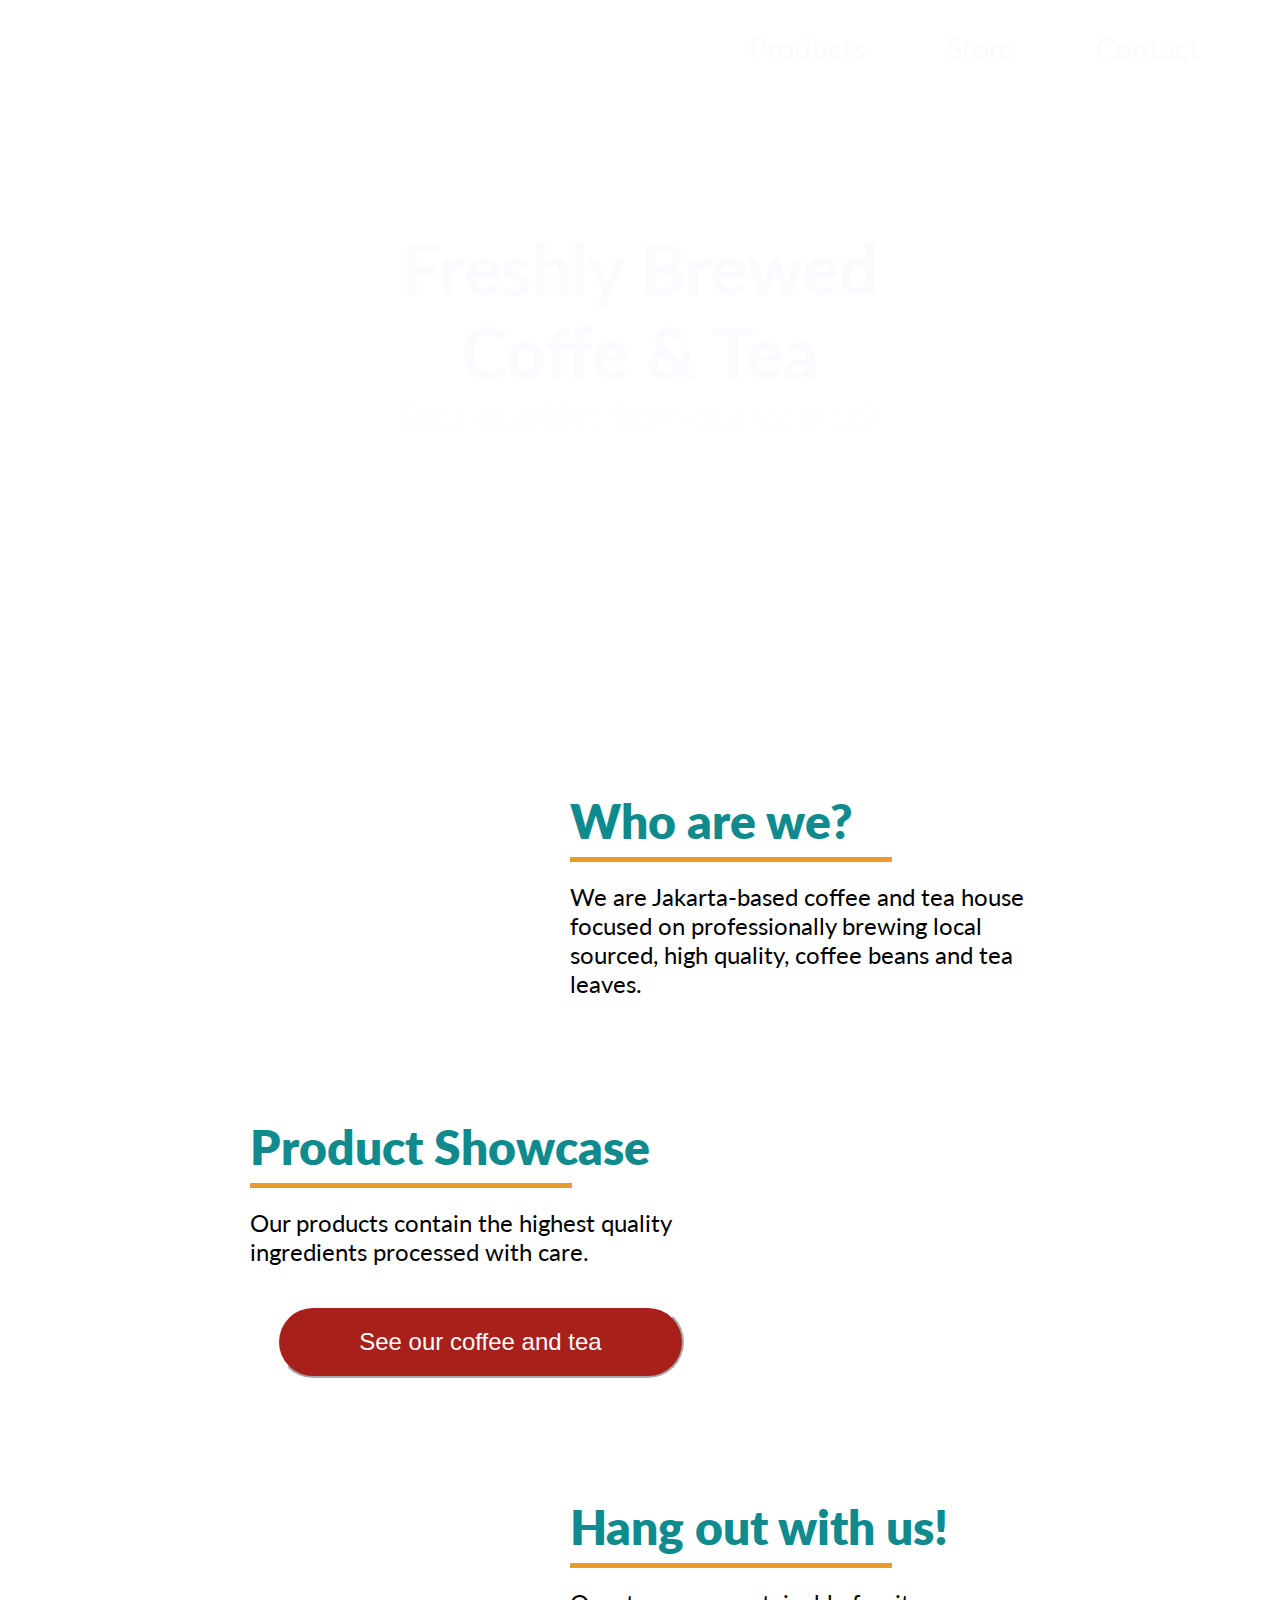
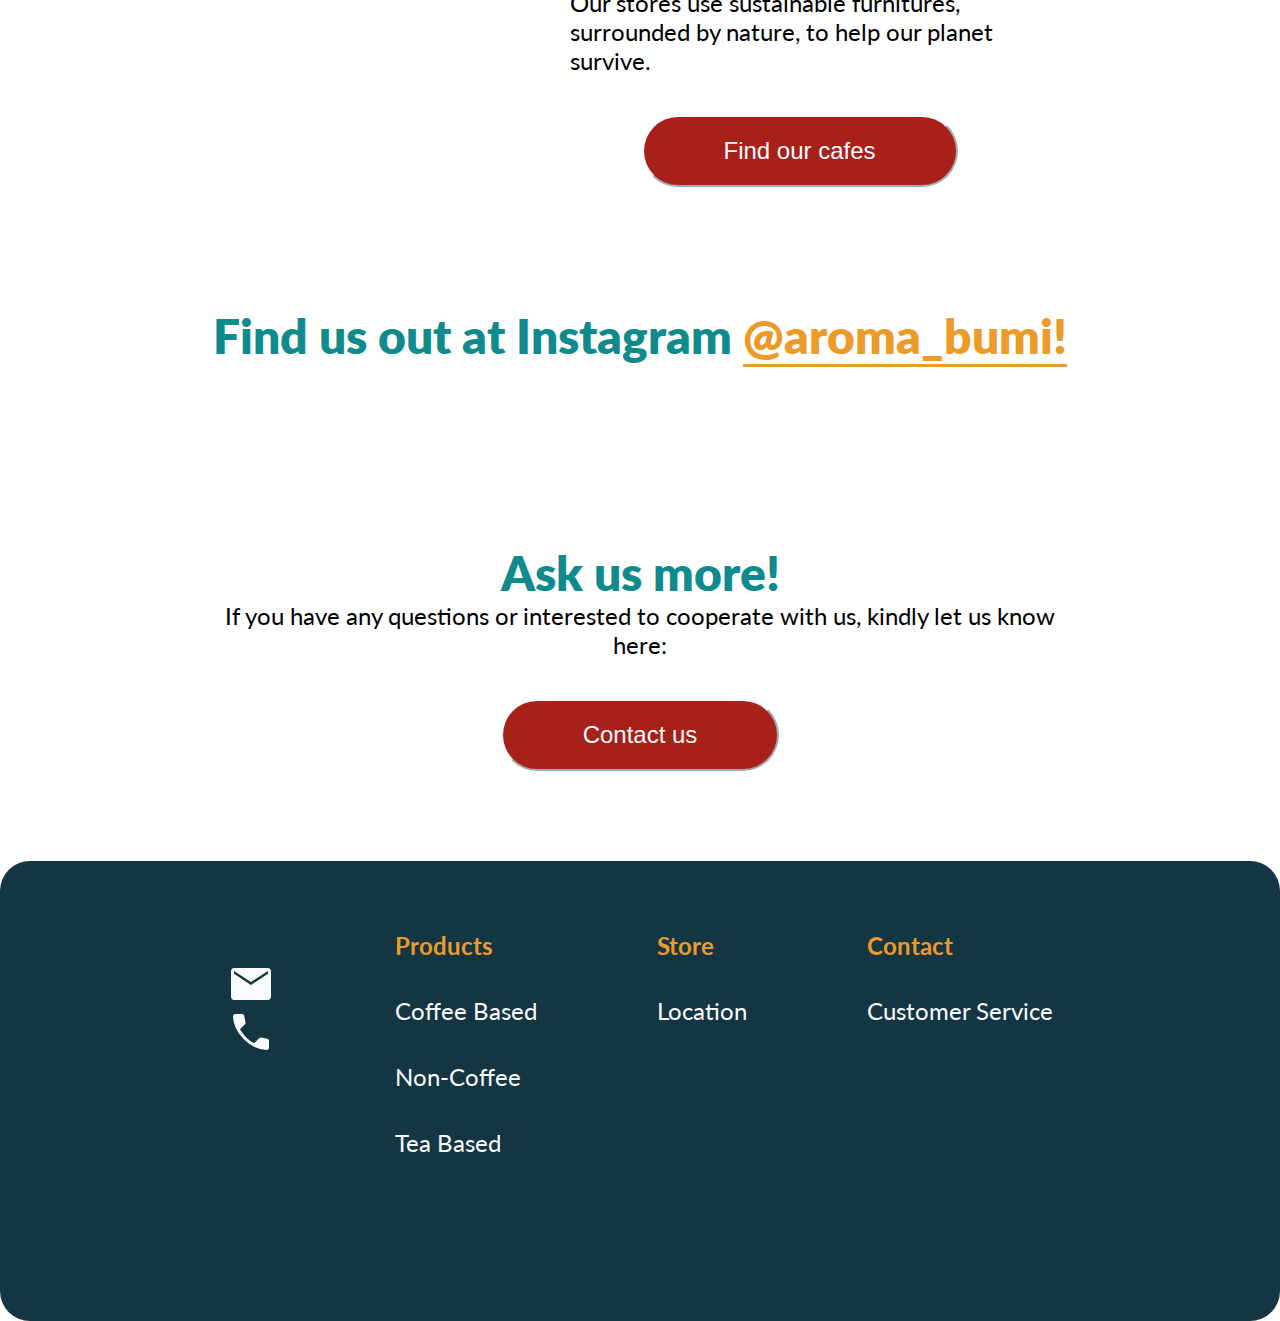
==== Sertifikasi/index.htm @ 537f4b04 "Add files via upload" ====
<!DOCTYPE html>
<html lang="en">
<head>
    <meta charset="UTF-8">
    <meta http-equiv="X-UA-Compatible" content="IE=edge">
    <meta name="viewport" content="width=device-width, initial-scale=1.0">
    <link rel="stylesheet" href="style.css">
    <link rel="preconnect" href="https://fonts.googleapis.com">
    <link rel="preconnect" href="https://fonts.gstatic.com" crossorigin>
    <link href="https://fonts.googleapis.com/css2?family=Lato:wght@100;300;700&display=swap" rel="stylesheet">
    <title>Proyek Akhir</title>
</head>
<body>
    <!--NAVBAR-->
    <header>
        <nav class="navbar">
            <div class="header-logo">
                <a href="#"><img src="/img/Logo White.png" alt="" width="335px"></a>
            </div>
            <ul class="nav-link">
                <li><a href="#"></a>Products</li>
                <li><a href="#"></a>Store</li>
                <li><a href="#"></a>Contact</li>
            </ul>
        </nav>
        <div class="header-contents">
            <h1>Freshly Brewed <br> Coffe & Tea</h1>
            <h2>Best qualities from our local soil</h2>
        </div>
    </header>

    <!--MAIN-->
    <div class="main">
        <div class="container">
            <div class="contents">
                <div class="imginfo">
                    <img src="/img/Who are we.jpg" alt="">
                </div>
                <div class="text-contents">
                    <div class="heading-contents">
                        <h3>Who are we?</h3>
                    </div>
                    <div class="line"></div>
                    <p>We are Jakarta-based coffee and tea house
                        focused on professionally brewing local
                        sourced, high quality, coffee beans and
                        tea leaves.</p>
                </div> 
            </div>
            <div class="contents">
                <div class="text-contents">
                    <div class="heading-contents">
                        <h3>Product Showcase</h3>
                    </div>
                    <div class="line"></div>
                    <p>Our products contain the highest quality
                        ingredients processed with care.</p>
                    <div class="btn">
                        <button><a href="#">See our coffee and tea</a></button>
                    </div>
                </div> 
                <div class="imginfo">
                    <img src="/img/Our products.jpg" alt="" width="250px">
                </div>
            </div>
            <div class="contents">
                <div class="imginfo">
                    <img src="/img/Hang out with us.jpg" alt="">
                </div>
                <div class="text-contents">
                    <div class="heading-contents">
                        <h3>Hang out with us!</h3>
                    </div>
                    <div class="line"></div>
                    <p>Our stores use sustainable  furnitures,
                        surrounded by nature, to help our
                        planet survive.</p>
                    <div class="btn">
                        <button><a href="#">Find our cafes</a></button>
                    </div>
                </div> 
            </div>
            <div class="findus">
                <div class="heading-findus">
                    <h3>Find us out at Instagram <span>@aroma_bumi!</span></h3>
                </div>
                <div class="contents-findus">
                    <img src="/img/Feed 1.png" alt="">
                    <img src="/img/Feed 2.png" alt="">
                    <img src="/img/Feed 3.png" alt="">
                    <img src="/img/Feed 4.png" alt="">
                    <img src="/img/Feed 5.png" alt="">
                    <img src="/img/Feed 6.png" alt="">
                </div>
                <div class="ask">
                    <div class="heading-ask">
                        <h3>Ask us more!</h3>
                        <p>If you have any questions or interested to cooperate with us, kindly let us know here:</p>
                    </div>
                    <div class="btn-ask">
                        <button><a href="#">Contact us</a></button>
                    </div>
                </div>
            </div>
        </div>
    </div>

    <!--FOOTER-->

    <div class="footer">
        <div class="footer-main">
            <div class="row">
                <div class="container-menu">
                    <a href="footer-logo">
                        <img src="/img/Logo White.png" alt="">
                    </a>
                    <ul>
                        <li class="svg-link"><svg xmlns="http://www.w3.org/2000/svg" height="48" width="48"><path d="M7 40q-1.2 0-2.1-.9Q4 38.2 4 37V11q0-1.2.9-2.1Q5.8 8 7 8h34q1.2 0 2.1.9.9.9.9 2.1v26q0 1.2-.9 2.1-.9.9-2.1.9Zm17-15.1 17-11.15V11L24 21.9 7 11v2.75Z"/></svg></li>
                        <li class="svg-link"><svg xmlns="http://www.w3.org/2000/svg" height="48" width="48"><path d="M39.75 42q-6.1 0-12.125-3T16.8 31.2Q12 26.4 9 20.375 6 14.35 6 8.25q0-.95.65-1.6Q7.3 6 8.25 6h7q.7 0 1.225.475.525.475.675 1.275l1.35 6.3q.1.7-.025 1.275t-.525.975l-5 5.05q2.8 4.65 6.275 8.1Q22.7 32.9 27.1 35.3l4.75-4.9q.5-.55 1.15-.775.65-.225 1.3-.075l5.95 1.3q.75.15 1.25.75T42 33v6.75q0 .95-.65 1.6-.65.65-1.6.65Z"/></svg></li>
                    </ul>
                </div>
                <div class="container-menu">
                    <h4>Products</h4>
                    <ul class="footer-menu">
                        <li><a href="#">Coffee Based</a></li>
                        <li><a href="#">Non-Coffee</a></li>
                        <li><a href="#">Tea Based</a></li>
                    </ul>
                </div>
                <div class="container-menu">
                    <h4>Store</h4>
                    <ul class="footer-menu">
                        <li><a href="#">Location</a></li>
                    </ul>
                </div>
                <div class="container-menu">
                    <h4>Contact</h4>
                    <ul class="footer-menu">
                        <li><a href="#">Customer Service</a></li>
                    </ul>
                </div>
            </div>
        </div>
    </div>
    
</body>
</html>
---- Sertifikasi/style.css ----
* {
    margin: 0;
    padding: 0;
    box-sizing: border-box;
}

body {
    font-family: 'Lato', sans-serif;
}

li {
    list-style-type: none;
    color: #F9FBFE;
    font-size: 30px;
    cursor: pointer;
}

a {
    text-decoration: none;
    color: #F9FBFE;
    font-size: 24px;
}

img {
    border-radius: 15px;
    max-width: 100%;
    vertical-align: middle;
}

h3 {
    font-weight: 800;
    font-size: 48px;
    color: #0F8B8D;
}

h4 {
    font-size: 24px;
    color: #EC9A29;
    font-weight: 700;
}

h5 {
    font-size: 20px;
    font-weight: 700;
    line-height: 24px;
    color: #F9FBFE;
}

h6 {
    font-size: 18px;
    font-weight: 400;
    line-height: 21.6px;
    padding-top: 10px;
    color: #F9FBFE;
}

p {
    font-size: 24px;
}

/*HEADER*---------------------*/

header {
    background-image: url(/img/Coffe\ Header.png);
    width: 100%;
    height: 700px;
    background-position: center;
    background-size: cover;
    border-radius: 15px;
    opacity: 0.9;
    position: relative;
}

.header-contents {
    padding: 160px;
}

.header-contents h1 {
    font-size: 70px;
    text-align: center;
    color: #F9FBFE;
}

.header-contents h2 {
    font-size: 36px;
    text-align: center;
    color: #F9FBFE;
    font-weight: 100;
}

/*NAVBAR----------------------------*/

nav {
    display: flex;
    align-items: center;
    justify-content: space-between;
    margin: 0 auto;
    width: 100%;
    padding-top: 30px;
    background: transparent;
    
}

.header-logo {
    margin-left: 138px;
    
}


.nav-link {
    display: flex;
}

.nav-link li {
    position: relative;
    margin-right: 80px;
    height: 100%;
    font-weight: 400px;
}

/*MAIN-----------------------------*/

.main {
    margin-top: 7.16%;
    padding-left: 4.16%;
    padding-right: 4.16%;
}

.container {
    max-width: 1056px;
    margin: 50px auto;

}

.contents {
    display: flex;
    justify-content: space-around;
    margin-bottom: 120px; 
}

.imginfo {
    max-width: 420px;
    margin-right: 4%;
}

.text-contents {
    max-width: 460px;
    align-items: center;
}

.line {
    border-bottom: 5px solid #EC9A29;
    width: 70%;
    padding-top: 8px;
}

.heading-contents {
    display: flex;
    align-items: baseline;
}

.text-contents p {
    padding-top: 20px;
}

button {
    border-radius: 55px;
    margin-top: 40px;
    padding: 20px 80px 20px 80px;
    color: #FFFFFF;
    display: inline-block;
    text-align: center;
    position: relative;
    font-size: 24px;
    border-color: #F9FBFE;
    background-color: #A8201A;
    
}

.heading-findus {
    margin-bottom: 50px;
    text-align: center;
}

.findus span {
    color: #EC9A29;
    border-bottom: 3px solid #EC9A29;
}


.contents-findus img {
    width: 30%;
    margin: 20px 10px;
}

.heading-ask {
    text-align: center;
}

.btn-ask {
    text-align: center;   
}

.ask {
    margin: 90px;
}


/*FOOTER--------------------------*/

.footer {
    background-color: #143642;
    clear: left;
    height: 460px;
    border-radius: 30px;
}

.footer-main {
    padding: 50px;
}

.footer-menu li {
    padding-top: 30px;
}

.row {
    width: 100%;
    display: flex;
    margin: auto;
    justify-content: center;
}

.container-menu {
    margin: 20px 60px;
}

svg {
    fill: #F9FBFE;
    display: flex;
    flex-direction: row;

}

/*NAVBAR MENU---------------------------------*/

.header-menu {
    background-color: #0F8B8D;
    height: 150px;
    justify-content: center;
}


/*MAIN MENU-------------------------------------*/

.contents-product {
    text-align: center;
}

.product-menu {
    align-items: center;
    display: flex;
    flex-wrap: wrap;
    height: 500px;
    width: 80%;
    margin: auto;
    align-content: center;
    justify-content: space-between;
    
}

.heading-product {
    margin: 20px;
}

.text-product {
    margin: 20px;
}

.card {
    width: 216px;
    height: 216px;
    border-radius: 10px;
    padding: 15px 25px;
    box-sizing: border-box;
    cursor: pointer;
    margin: 10px 15px;
    background-image: url(/img/Coffee\ background.png);
    background-position: center;
    background-size: cover;
}

/*MAIN DETAIL PAGE-------------------------------------------*/

.deskripsi {
    width: 90%;
    margin-bottom: 200px;
}

.line1 {
    border-bottom: 5px solid #EC9A29;
    width: 40%;
    padding-top: 8px;
}

.deskripsi p {
    padding-top: 20px;
}

.price h1 {
    color: #0F8B8D;
    padding-top: 40px;
    font-size: 60px;
    font-weight: 800;
}

.btnDetail img {
    transform: rotate(180deg);
}


/*MAIN FINDUS-------------------------------------------*/

.box {
    max-width: 70%;
    background: #FFFFFF;
    border: 1px solid #D2D2D2;
    box-shadow: 0px 4px 10px rgba(0, 0, 0, 0.1);
    border-radius: 20px;
    margin-top: 20px;
}

.headings {
    padding: 50px 20px;
}

.headings h2 {
    font-size: 30px;
    font-weight: 700;
}

.maps {
    width: 80%;
    border-radius: 20px;
}

.container-findus {
    max-width: 1500px;
    margin: 50px auto;
}

/*CONTACT FORM MAIN---------------------------------*/

label {
    font-size: 30px;
    font-weight: 700;
}

form {
    background: #FFFFFF;
    border: 2px solid #D2D2D2;
    border-radius: 20px;
    margin-top: 40px;
    margin-bottom: 15%;
}

.input-box {
    width: 90%;
    margin: 20px 40px;
    display: flex;
    align-items: center;
    justify-content: space-between;
}

input {
    width: 70%;
    height: 71px;
    border-radius: 20px;
    border: 2px solid #D2D2D2;
    padding: 20px;
    font-size: 24px;
    font-weight: 400;
    color: #D2D2D2;
}

textarea {
    width: 70%;
    height: 200px;
    border-radius: 20px;
    border: 2px solid #D2D2D2;
    padding: 20px;
    font-size: 24px;
    font-weight: 400;
    color: #D2D2D2;
}

.contact-form {
    margin: 70px 80px;
}

.btn {
    text-align: center;
}
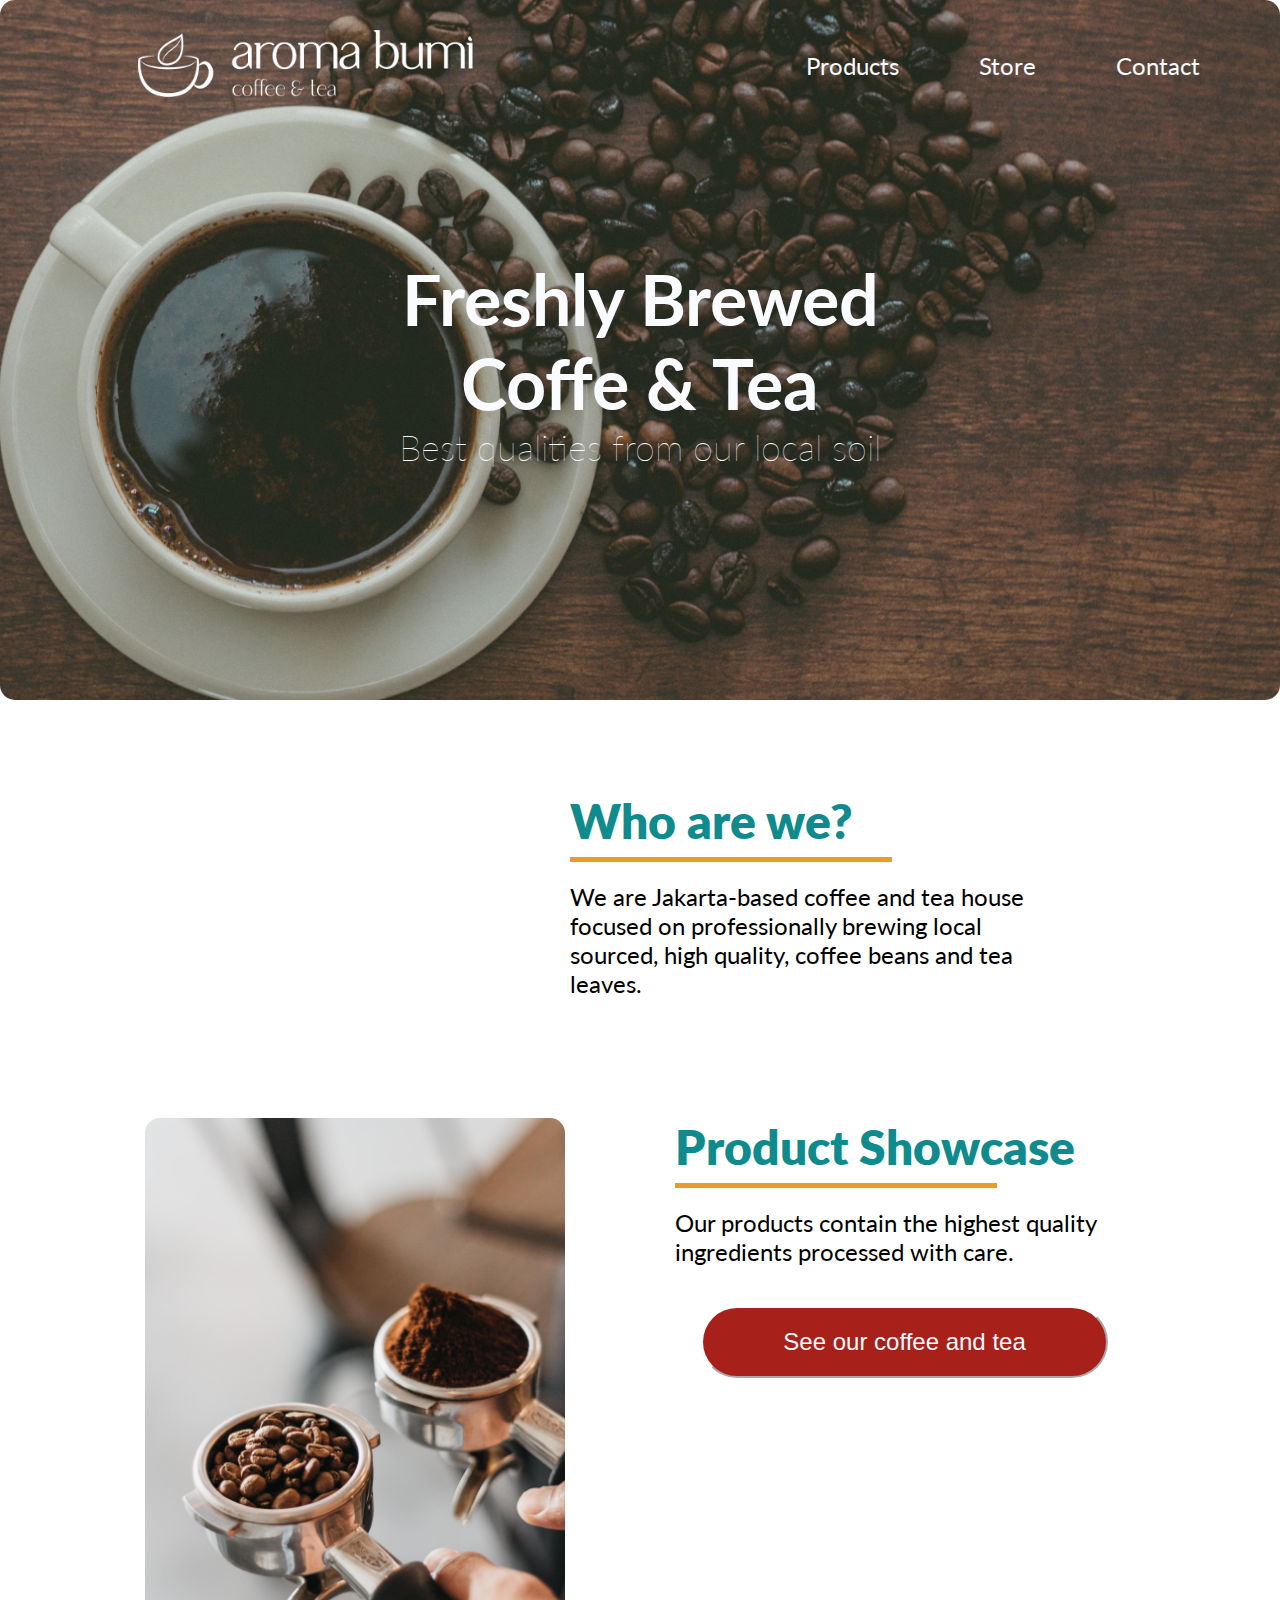
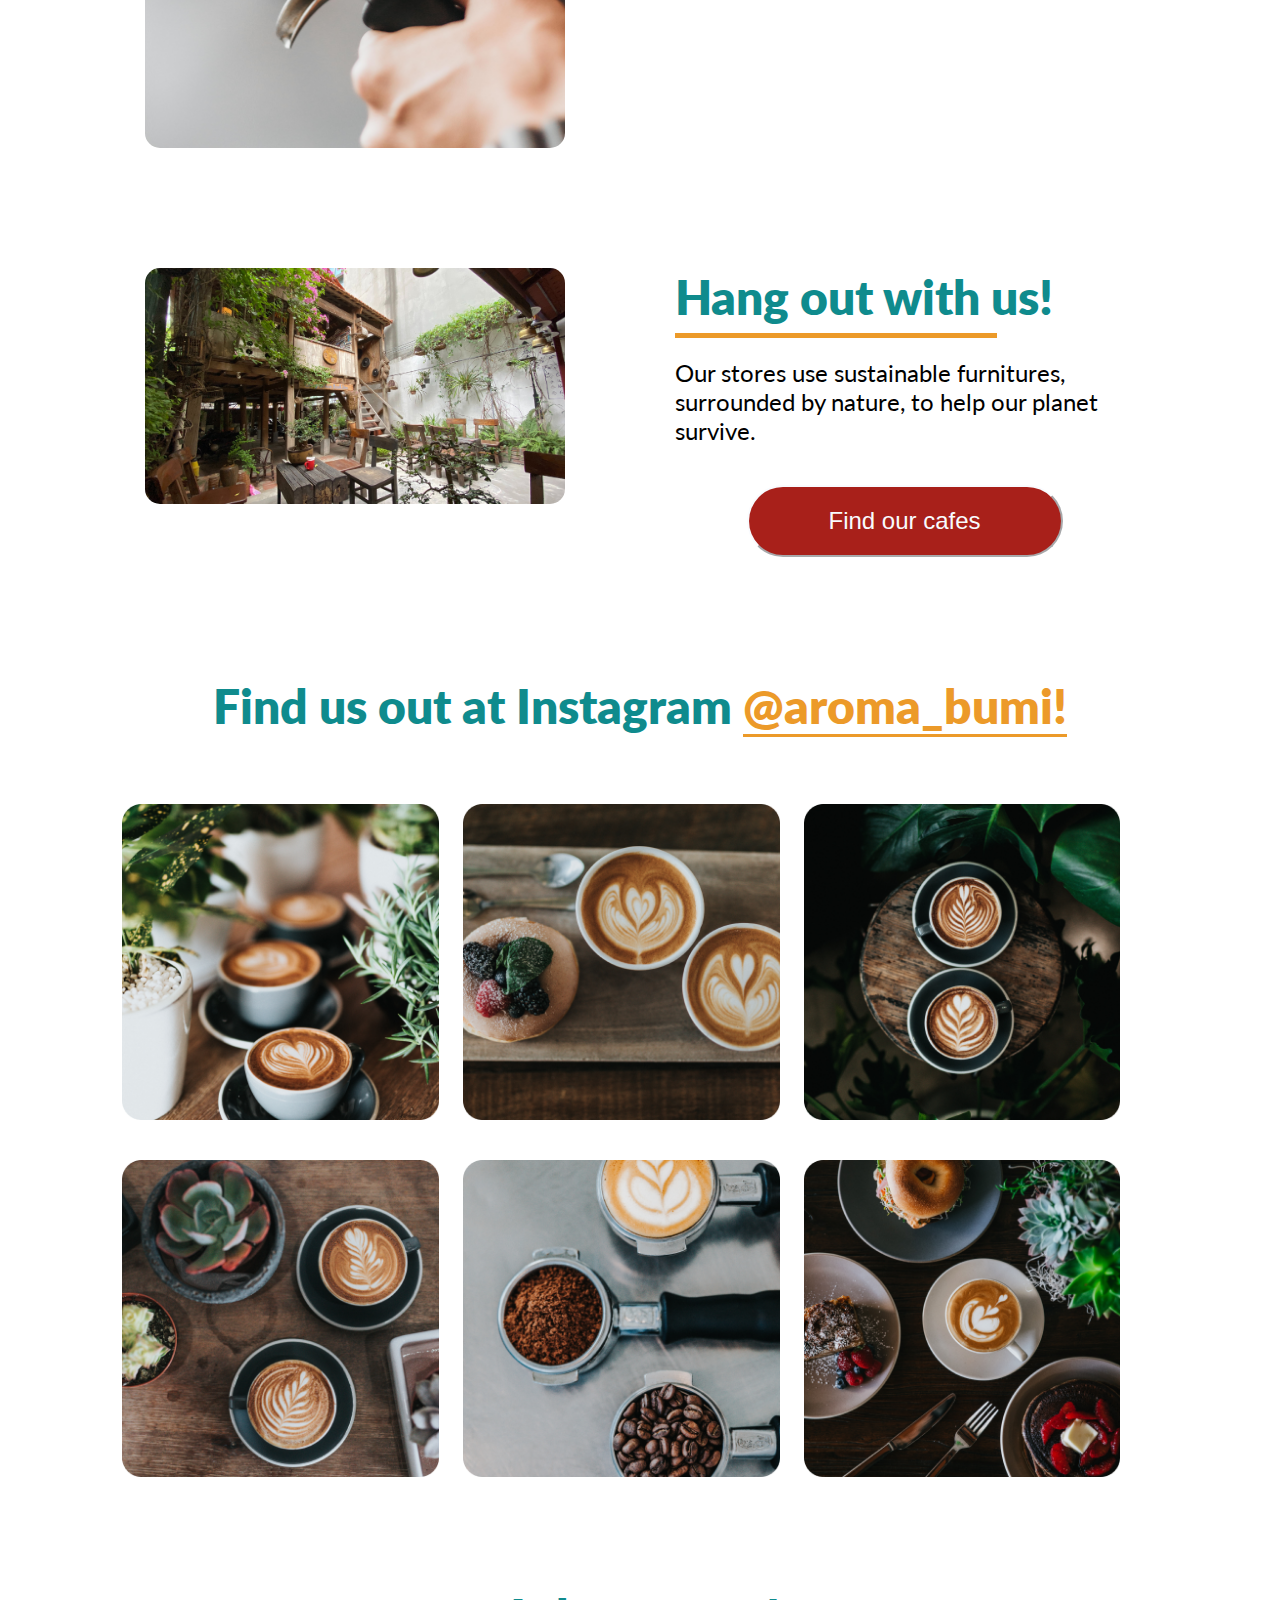
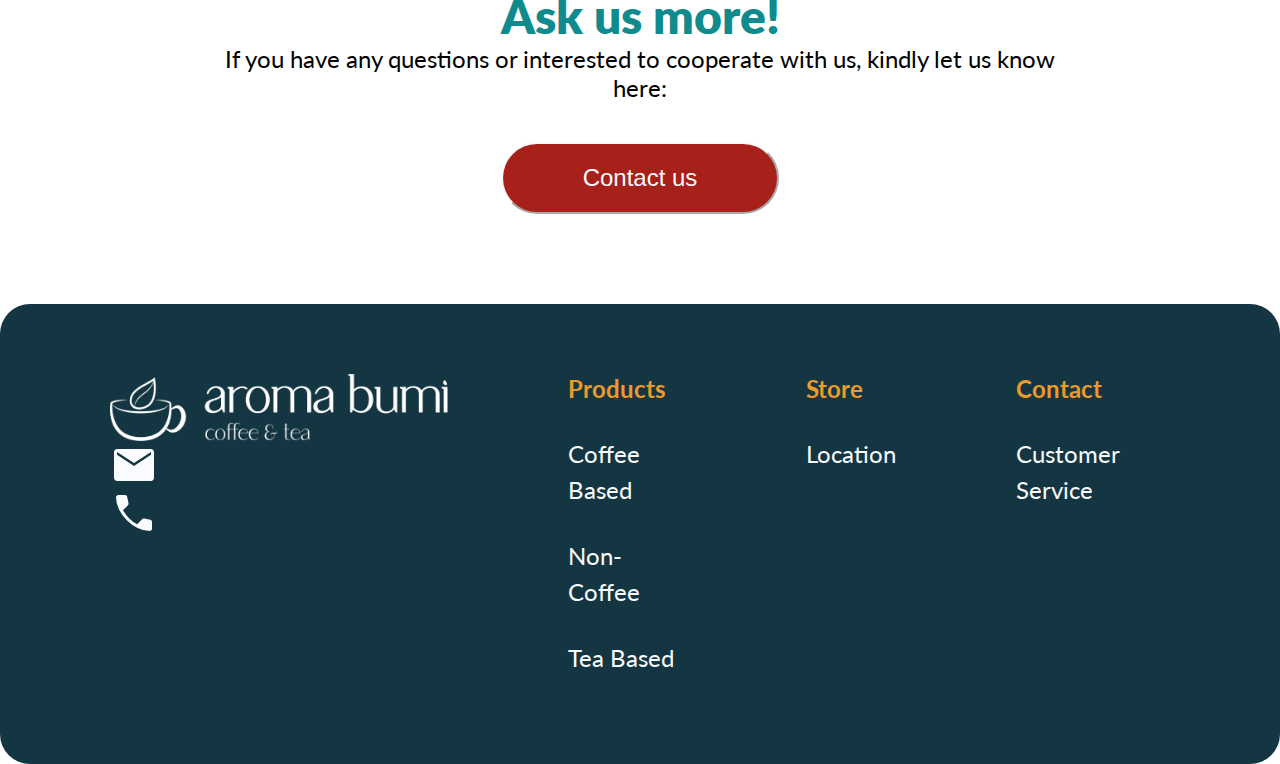
==== commit 7136d8c8: "Add files via upload" ====
--- a/Sertifikasi/index.htm
+++ b/Sertifikasi/index.htm
@@ -5,6 +5,7 @@
     <meta http-equiv="X-UA-Compatible" content="IE=edge">
     <meta name="viewport" content="width=device-width, initial-scale=1.0">
     <link rel="stylesheet" href="style.css">
+    <link rel="stylesheet" href="responsive.css">
     <link rel="preconnect" href="https://fonts.googleapis.com">
     <link rel="preconnect" href="https://fonts.gstatic.com" crossorigin>
     <link href="https://fonts.googleapis.com/css2?family=Lato:wght@100;300;700&display=swap" rel="stylesheet">
@@ -18,9 +19,9 @@
                 <a href="#"><img src="/img/Logo White.png" alt="" width="335px"></a>
             </div>
             <ul class="nav-link">
-                <li><a href="#"></a>Products</li>
-                <li><a href="#"></a>Store</li>
-                <li><a href="#"></a>Contact</li>
+                <li><a href="#">Products</a></li>
+                <li><a href="#">Store</a></li>
+                <li><a href="#">Contact</a></li>
             </ul>
         </nav>
         <div class="header-contents">
@@ -48,6 +49,9 @@
                 </div> 
             </div>
             <div class="contents">
+                <div class="imginfo">
+                    <img src="/img/Our products.jpg" alt="" width="100%">
+                </div>
                 <div class="text-contents">
                     <div class="heading-contents">
                         <h3>Product Showcase</h3>
@@ -59,9 +63,6 @@
                         <button><a href="#">See our coffee and tea</a></button>
                     </div>
                 </div> 
-                <div class="imginfo">
-                    <img src="/img/Our products.jpg" alt="" width="250px">
-                </div>
             </div>
             <div class="contents">
                 <div class="imginfo">
--- a/Sertifikasi/style.css
+++ b/Sertifikasi/style.css
@@ -61,7 +61,7 @@
 /*HEADER*---------------------*/
 
 header {
-    background-image: url(/img/Coffe\ Header.png);
+    background-image: url(/img/Coffe\ Header.png), linear-gradient(#143642b3,#143642b3);
     width: 100%;
     height: 700px;
     background-position: center;
@@ -287,6 +287,11 @@
     background-image: url(/img/Coffee\ background.png);
     background-position: center;
     background-size: cover;
+    transition: 0.7s;
+}
+
+.card:hover {
+    transform: scale(1.1,1.1);
 }
 
 /*MAIN DETAIL PAGE-------------------------------------------*/
--- a/Sertifikasi/responsive.css
+++ b/Sertifikasi/responsive.css
@@ -0,0 +1,333 @@
+@media screen and (max-width: 670px) { 
+   
+    header {
+        height: 678px;
+        background-position: left;
+    }
+
+    .navbar {
+        display: block;
+    }
+
+    .header-logo img {
+        width: 235px;
+    }
+
+    .nav-link {
+        padding-left: 160px;
+        padding-top: 10px;
+    }
+
+    .nav-link a {
+        font-size: 14px;
+        font-weight: 400;
+        line-height: 16.8px;
+        text-align: center;
+    }
+
+    .header-contents h1 {
+        font-size: 36px;
+        font-weight:900;
+    }
+
+    .header-contents h2 {
+        font-size: 16px;
+        font-weight: 400;
+    }
+
+    /*MAIN--------------------------------*/
+    
+    .contents {
+        flex-direction: column;
+        align-items: center;
+        align-content: center;
+    }
+
+    h3 {
+        font-size: 20px;
+        font-weight: 800;
+        line-height: 24px;
+        letter-spacing: 0em;
+        text-align: left;
+    }
+
+    .line {
+        width: 40%;
+    }
+
+    .text-contents {
+        margin-top: 30px;
+    }
+
+    p {
+        font-size: 12px;
+        font-weight: 400;
+        line-height: 14px;
+        letter-spacing: 0em;
+        text-align: left;
+    }
+
+    button {
+        padding: 10px 30px 10px 30px;
+    }
+
+    button a {
+        font-size: 12px;
+    }
+
+
+    /*FINDUS--------------------------*/
+
+    .heading-findus h3 {
+        text-align: center;
+    }
+
+    .findus {
+        text-align: center;
+    }
+
+    .heading-ask h3 {
+        text-align: center;
+    }
+
+    .heading-ask p {
+        text-align: center;
+        margin: 10px auto;
+    }
+
+    /*MENU-----------------------------*/
+
+    .product-menu {
+        width: 90%;
+        height: 100%;
+        justify-content: space-evenly;
+    }
+
+    .heading-product h3 {
+        text-align: center;
+    }
+
+    .text-product p {
+        text-align: center;
+        margin: auto;
+    }
+
+    .card {
+        width: 180px;
+        height: 180px;
+    }
+
+    h5 {
+        font-size: 12px;
+        font-weight: 700;
+        line-height: 14px;
+        letter-spacing: 0em;
+        text-align: center;
+    }
+
+    h6 {
+        font-size: 12px;
+        font-weight: 400;
+        line-height: 14px;
+        letter-spacing: 0em;
+        text-align: center;
+    }
+
+
+    /*DETAIL-------------------------------*/
+
+    .heading-contents h3 {
+        font-size: 20px;
+        font-weight: 700;
+    }
+
+    .price h1 {
+        font-size: 30px;
+        font-weight: 900;
+    }
+
+    .deskripsi {
+        width: 40%;
+        margin: auto;
+    }
+
+    button img {
+        width: 30px;
+    }
+
+    /*FINDUS----------------------------------*/
+
+    .container-findus h3 {
+        text-align: center;
+        font-size: 20px;
+        font-weight: 700;
+        margin-bottom: 10px;
+    }
+
+    .container-findus p {
+        text-align: center;
+    }
+
+    .box {
+        margin: 30px auto;
+    }
+
+    .headings h2 {
+        font-size: 16px;
+        font-weight: 700;
+    }
+
+    .headings p {
+        font-size: 12px;
+        font-weight: 400;
+        text-align: left;
+    }
+
+    .maps img {
+        width: 284.87px;
+        height: 284.06px;
+    }
+
+    .maps {
+        margin: auto;
+        text-align: center;
+    }
+
+    /*HELP------------------------------------*/
+
+    .heading-contact h3 {
+        font-size: 20px;
+        font-weight: 700;
+        margin-left: 30px;
+    }
+
+    label {
+        font-size: 12px;
+        font-weight: 700;
+        margin-bottom: 10px;
+    }
+
+    .input-box {
+        flex-direction: column;
+        align-items: start;
+    }
+
+    input {
+        font-size: 10px;
+        width: 100%;
+        height: 23px;
+        background: #FFFFFF;
+        border: 1px solid #D2D2D2;
+        border-radius: 5px;
+        
+    }
+
+    textarea {
+        width: 100%;
+        height: 100px;
+        background: #FFFFFF;
+        border: 1px solid #D2D2D2;
+        border-radius: 5px;
+    }
+
+    form {
+        width: 90%;
+        margin: 20px auto;
+        
+    }
+
+    /*FOOTER----------------------------------*/
+
+    .footer  {
+        height: 100%;
+    }
+
+    .row {
+        flex-direction: column;
+    }
+
+    .container-menu img {
+        width: 245px;
+        margin-bottom: 20px;
+    }
+
+    .container-menu h4 {
+        font-size: 14px;
+        font-weight: 700;
+    }
+
+    .footer-menu a {
+        font-size: 12px;
+        font-weight: 400;
+        padding: 0;
+        margin: 0;
+    }
+
+    .footer-menu {
+        padding-left: 70px;
+    }
+
+
+
+    /*
+    a {
+        font-size: 14px;
+    }
+
+    h3 {
+        font-size: 20px;
+        font-weight: 800;
+    }
+
+    .navbar {
+        display: block;
+    }
+
+    .nav-link {
+        position: relative;
+        margin: auto;
+    }
+
+    .header-logo img {
+        width: 135px;
+    }
+
+    .line {
+        width: 40%;
+    }
+
+    .text-contents p {
+        font-size: 12px;
+        width: 50%;
+    }
+
+    .header-contents h1 {
+        font-size: 36px;
+    }
+
+    .header-contents h2 {
+        font-size: 16px;
+    }
+
+    .contents {
+        display: flex;
+        flex-direction: column;
+        align-items: baseline;
+    }
+
+    .imginfo {
+        margin: auto;
+    }
+
+
+    .text-contents {
+        margin: 40px 60px;
+    }
+
+    button {
+        padding: 10px 30px 10px 30px;
+
+    }
+
+    */
+}